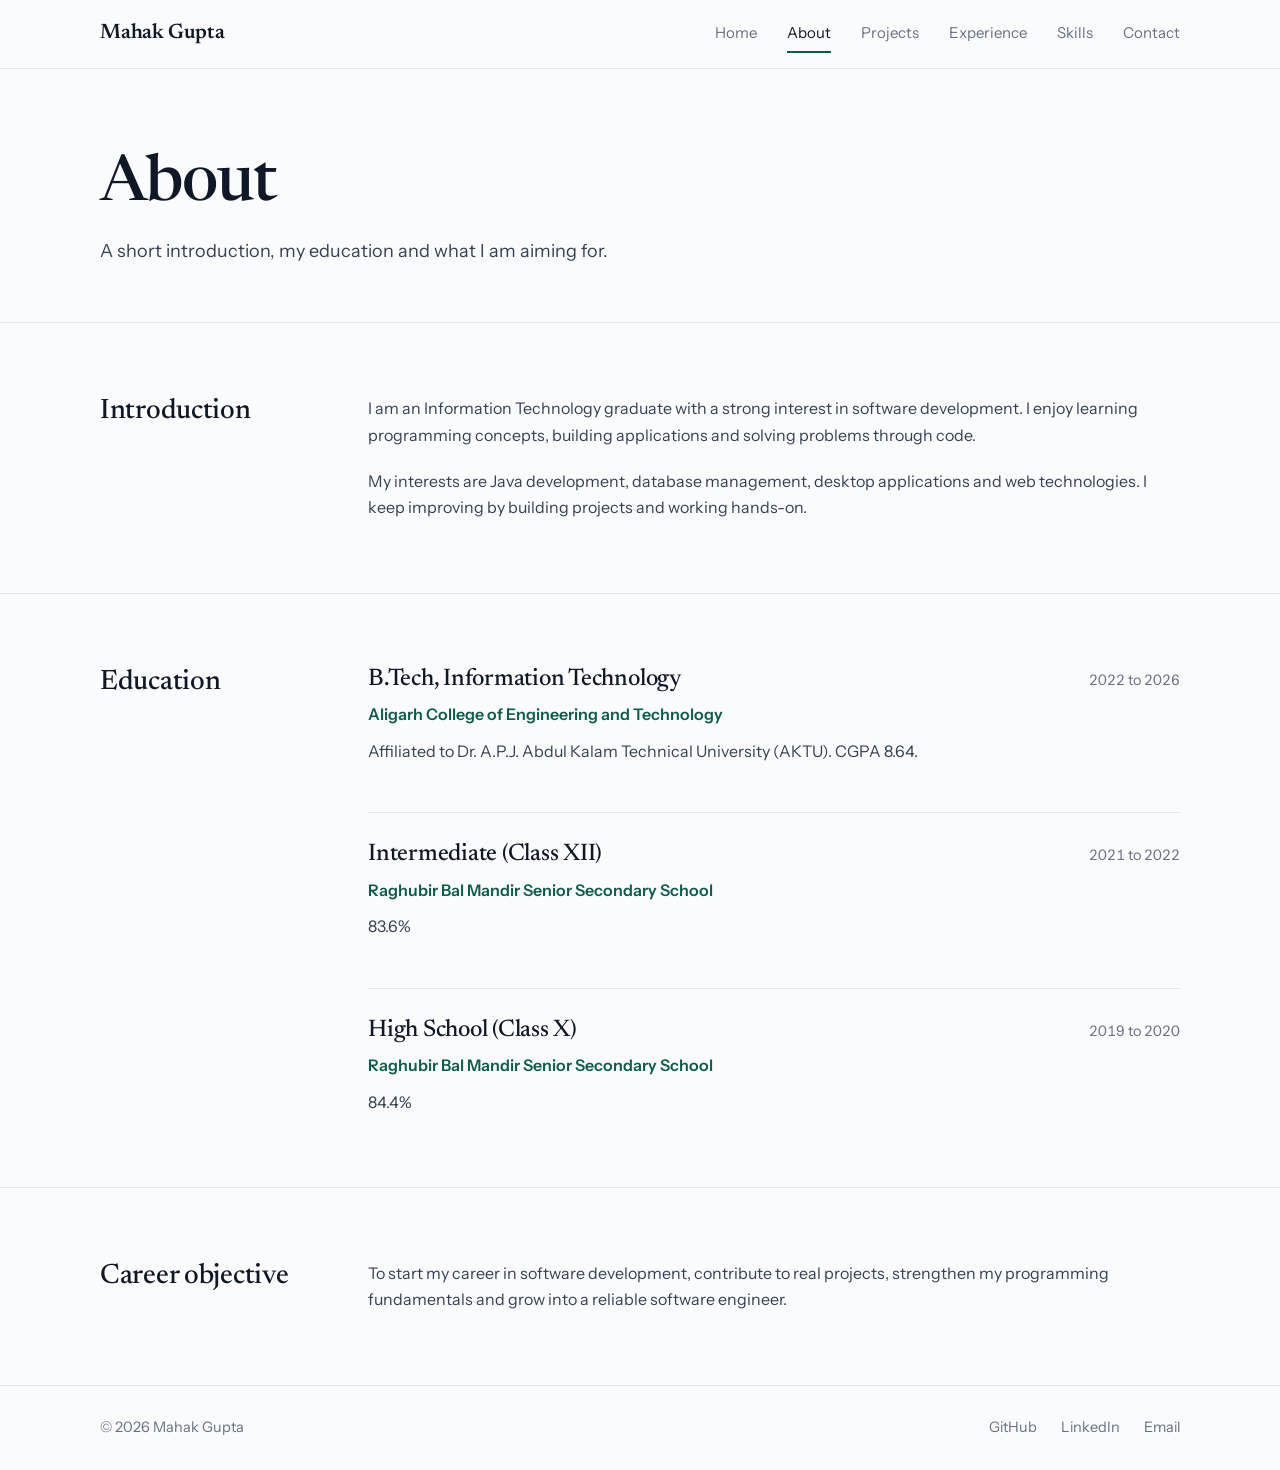
==== about.html @ c94b52f4 "Add files via upload" ====
<!DOCTYPE html>
<html lang="en">
<head>
    <meta charset="UTF-8">
    <meta name="viewport" content="width=device-width, initial-scale=1.0">
    <meta name="description" content="About Mahak Gupta: education, interests and career objective.">
    <title>About | Mahak Gupta</title>
    <link rel="icon" href="data:image/svg+xml,<svg xmlns='http://www.w3.org/2000/svg' viewBox='0 0 100 100'><rect width='100' height='100' fill='%230f5c4d'/><text x='50' y='68' font-size='52' text-anchor='middle' fill='white' font-family='Georgia,serif'>MG</text></svg>">
    <link rel="stylesheet" href="style.css">
</head>
<body>

<header class="site-header">
    <div class="wrap nav">
        <a href="index.html" class="brand">Mahak Gupta</a>
        <button class="menu-btn" aria-expanded="false" aria-controls="nav-links">Menu</button>
        <nav class="nav-links" id="nav-links" aria-label="Main">
            <a href="index.html">Home</a>
            <a class="active" aria-current="page" href="about.html">About</a>
            <a href="projects.html">Projects</a>
            <a href="experience.html">Experience</a>
            <a href="skills.html">Skills</a>
            <a href="contact.html">Contact</a>
        </nav>
    </div>
</header>

<main>
    <section class="page-head">
        <div class="wrap">
            <h1>About</h1>
            <p>A short introduction, my education and what I am aiming for.</p>
        </div>
    </section>

    <section class="section">
        <div class="wrap block">
            <div class="block-title"><h2>Introduction</h2></div>
            <div class="block-body">
                <p>I am an Information Technology graduate with a strong interest in software development. I enjoy learning programming concepts, building applications and solving problems through code.</p>
                <p>My interests are Java development, database management, desktop applications and web technologies. I keep improving by building projects and working hands-on.</p>
            </div>
        </div>
    </section>

    <section class="section">
        <div class="wrap block">
            <div class="block-title"><h2>Education</h2></div>
            <div class="block-body">
                <article class="entry">
                    <div class="entry-head"><h3>B.Tech, Information Technology</h3><span class="entry-meta">2022 to 2026</span></div>
                    <p class="org">Aligarh College of Engineering and Technology</p>
                    <p>Affiliated to Dr. A.P.J. Abdul Kalam Technical University (AKTU). CGPA 8.64.</p>
                </article>
                <article class="entry">
                    <div class="entry-head"><h3>Intermediate (Class XII)</h3><span class="entry-meta">2021 to 2022</span></div>
                    <p class="org">Raghubir Bal Mandir Senior Secondary School</p>
                    <p>83.6%</p>
                </article>
                <article class="entry">
                    <div class="entry-head"><h3>High School (Class X)</h3><span class="entry-meta">2019 to 2020</span></div>
                    <p class="org">Raghubir Bal Mandir Senior Secondary School</p>
                    <p>84.4%</p>
                </article>
            </div>
        </div>
    </section>

    <section class="section">
        <div class="wrap block">
            <div class="block-title"><h2>Career objective</h2></div>
            <div class="block-body">
                <p>To start my career in software development, contribute to real projects, strengthen my programming fundamentals and grow into a reliable software engineer.</p>
            </div>
        </div>
    </section>
</main>

<footer class="site-footer">
    <div class="wrap footer-row">
        <p>&copy; 2026 Mahak Gupta</p>
        <div class="footer-links">
            <a href="https://github.com/mahakg21" target="_blank" rel="noopener noreferrer">GitHub</a>
            <a href="https://www.linkedin.com/in/mahakgupta21/" target="_blank" rel="noopener noreferrer">LinkedIn</a>
            <a href="mailto:mahakg2101@gmail.com">Email</a>
        </div>
    </div>
</footer>

<script src="script.js"></script>
</body>
</html>
---- style.css ----
@import url('https://fonts.googleapis.com/css2?family=Instrument+Sans:wght@400;500;600&family=Newsreader:opsz,wght@6..72,400;6..72,500;6..72,600&display=swap');

:root {
    --paper: #fafbfc;
    --white: #ffffff;
    --ink: #101828;
    --text: #344054;
    --muted: #667085;
    --rule: #e4e7ec;
    --tint: #f2f4f7;
    --accent: #0f5c4d;
    --accent-dark: #0a443a;
    --serif: "Newsreader", Georgia, serif;
    --sans: "Instrument Sans", system-ui, sans-serif;
}

* { margin: 0; padding: 0; box-sizing: border-box; }
html { scroll-behavior: smooth; scroll-padding-top: 90px; }
body {
    background: var(--paper);
    color: var(--text);
    font-family: var(--sans);
    font-size: 16px;
    line-height: 1.65;
    -webkit-font-smoothing: antialiased;
}
a { color: inherit; text-decoration: none; }
ul { list-style: none; }
h1, h2, h3 { font-family: var(--serif); color: var(--ink); font-weight: 500; line-height: 1.15; }

:focus-visible { outline: 2px solid var(--accent); outline-offset: 3px; border-radius: 2px; }

.wrap { width: min(1080px, 90%); margin: 0 auto; }

/* ---------- Header ---------- */
.site-header {
    position: sticky; top: 0; z-index: 50;
    background: rgba(250, 251, 252, .94);
    backdrop-filter: blur(8px);
    -webkit-backdrop-filter: blur(8px);
    border-bottom: 1px solid var(--rule);
}
.nav { display: flex; align-items: center; justify-content: space-between; min-height: 68px; gap: 24px; }
.brand { font-family: var(--serif); font-size: 21px; font-weight: 600; color: var(--ink); letter-spacing: -.01em; }
.nav-links { display: flex; gap: 30px; }
.nav-links a { font-size: 15px; color: var(--muted); padding: 6px 0; border-bottom: 2px solid transparent; transition: color .2s, border-color .2s; }
.nav-links a:hover { color: var(--ink); }
.nav-links a.active { color: var(--ink); border-bottom-color: var(--accent); }
.menu-btn {
    display: none; background: none; border: 1px solid var(--rule); border-radius: 4px;
    padding: 7px 14px; font: 500 14px var(--sans); color: var(--ink); cursor: pointer;
}

/* ---------- Buttons and links ---------- */
.btn {
    display: inline-block; padding: 13px 24px; border-radius: 4px;
    font-size: 15px; font-weight: 600; border: 1px solid var(--ink);
    background: var(--ink); color: #fff; transition: background .2s, border-color .2s, color .2s;
}
.btn:hover { background: var(--accent); border-color: var(--accent); }
.btn-ghost { background: transparent; color: var(--ink); }
.btn-ghost:hover { background: var(--ink); border-color: var(--ink); color: #fff; }
.text-link { color: var(--accent); font-weight: 600; border-bottom: 1px solid transparent; transition: border-color .2s; }
.text-link:hover { border-bottom-color: var(--accent); }

/* ---------- Hero ---------- */
.hero { padding: 96px 0 84px; }
.hero-grid { display: grid; grid-template-columns: 1.35fr 1fr; gap: 88px; align-items: start; }
.hero h1 { font-size: clamp(48px, 7vw, 84px); font-weight: 500; letter-spacing: -.025em; line-height: 1.02; margin-bottom: 18px; }
.hero-role { font-family: var(--serif); font-size: clamp(21px, 2.6vw, 28px); color: var(--accent); margin-bottom: 26px; }
.hero-lead { font-size: 18px; max-width: 33em; color: var(--text); margin-bottom: 36px; }
.hero-actions { display: flex; flex-wrap: wrap; align-items: center; gap: 14px 26px; }

.facts { border-top: 2px solid var(--ink); margin-top: 8px; }
.facts div { display: grid; grid-template-columns: 112px 1fr; gap: 16px; padding: 14px 0; border-bottom: 1px solid var(--rule); font-size: 15px; }
.facts dt { color: var(--muted); }
.facts dd { color: var(--ink); }
.facts a { color: var(--accent); }
.facts a:hover { text-decoration: underline; }

/* ---------- Sections ---------- */
.section { border-top: 1px solid var(--rule); padding: 72px 0; }
.block { display: grid; grid-template-columns: 220px 1fr; gap: 48px; }
.block-title h2 { font-size: 28px; letter-spacing: -.01em; }
.block-title p { color: var(--muted); font-size: 15px; margin-top: 8px; max-width: 14em; }
.block-body > * + * { margin-top: 20px; }

.entry { padding: 28px 0; border-top: 1px solid var(--rule); }
.entry:first-child { padding-top: 0; border-top: none; }
.entry:last-child { padding-bottom: 0; }
.entry-head { display: flex; justify-content: space-between; align-items: baseline; gap: 16px; flex-wrap: wrap; margin-bottom: 8px; }
.entry h3 { font-size: 24px; letter-spacing: -.01em; }
.entry-meta { color: var(--muted); font-size: 14.5px; font-variant-numeric: tabular-nums; }
.entry p { max-width: 38em; }
.entry .org { color: var(--accent); font-weight: 600; margin-bottom: 10px; }
.entry .stack { color: var(--muted); font-size: 14.5px; margin-top: 10px; }
.entry .text-link { display: inline-block; margin-top: 12px; font-size: 15px; }

.bullets { margin-top: 14px; max-width: 38em; }
.bullets li { position: relative; padding-left: 20px; margin-bottom: 6px; }
.bullets li::before { content: ""; position: absolute; left: 0; top: .78em; width: 9px; height: 1px; background: var(--accent); }

.more { margin-top: 32px; }

/* ---------- Skills and lists ---------- */
.rows { border-top: 1px solid var(--rule); }
.rows .row { display: grid; grid-template-columns: 200px 1fr; gap: 24px; padding: 16px 0; border-bottom: 1px solid var(--rule); }
.rows .row dt { color: var(--muted); font-size: 15px; }
.rows .row dd { color: var(--ink); }
.rows .row dd small { display: block; color: var(--muted); font-size: 14px; }

/* ---------- Inner page header ---------- */
.page-head { padding: 80px 0 56px; }
.page-head h1 { font-size: clamp(40px, 6vw, 64px); letter-spacing: -.02em; margin-bottom: 14px; }
.page-head p { font-size: 18px; max-width: 34em; color: var(--text); }

/* ---------- Contact ---------- */
.contact-email { display: inline-block; font-family: var(--serif); font-size: clamp(26px, 4.4vw, 44px); color: var(--ink); letter-spacing: -.015em; border-bottom: 2px solid var(--accent); line-height: 1.2; transition: color .2s; overflow-wrap: anywhere; }
.contact-email:hover { color: var(--accent); }
.closing { padding: 80px 0; background: var(--tint); border-top: 1px solid var(--rule); }
.closing h2 { font-size: clamp(30px, 4vw, 44px); letter-spacing: -.02em; margin-bottom: 14px; max-width: 16em; }
.closing p { max-width: 34em; margin-bottom: 28px; }

/* ---------- Footer ---------- */
.site-footer { border-top: 1px solid var(--rule); padding: 30px 0; font-size: 14.5px; color: var(--muted); }
.footer-row { display: flex; justify-content: space-between; align-items: center; gap: 16px; flex-wrap: wrap; }
.footer-links { display: flex; gap: 24px; }
.footer-links a:hover { color: var(--accent); }

/* ---------- Responsive ---------- */
@media (max-width: 900px) {
    .hero { padding: 64px 0 56px; }
    .hero-grid { grid-template-columns: 1fr; gap: 48px; }
    .block { grid-template-columns: 1fr; gap: 24px; }
    .block-title p { max-width: none; }
}
@media (max-width: 720px) {
    .menu-btn { display: block; }
    .nav { position: relative; }
    .nav-links {
        display: none; position: absolute; top: 68px; left: -5%; right: -5%;
        flex-direction: column; gap: 0; background: var(--paper);
        border-bottom: 1px solid var(--rule); padding: 8px 5% 14px;
    }
    .nav-links.open { display: flex; }
    .nav-links a { padding: 12px 0; border-bottom: 1px solid var(--rule); }
    .nav-links a.active { border-bottom-color: var(--accent); }
    .section { padding: 56px 0; }
    .rows .row { grid-template-columns: 1fr; gap: 4px; }
    .facts div { grid-template-columns: 96px 1fr; }
    .page-head { padding: 56px 0 40px; }
    .closing { padding: 56px 0; }
}
@media (prefers-reduced-motion: reduce) {
    html { scroll-behavior: auto; }
    * { transition: none !important; }
}
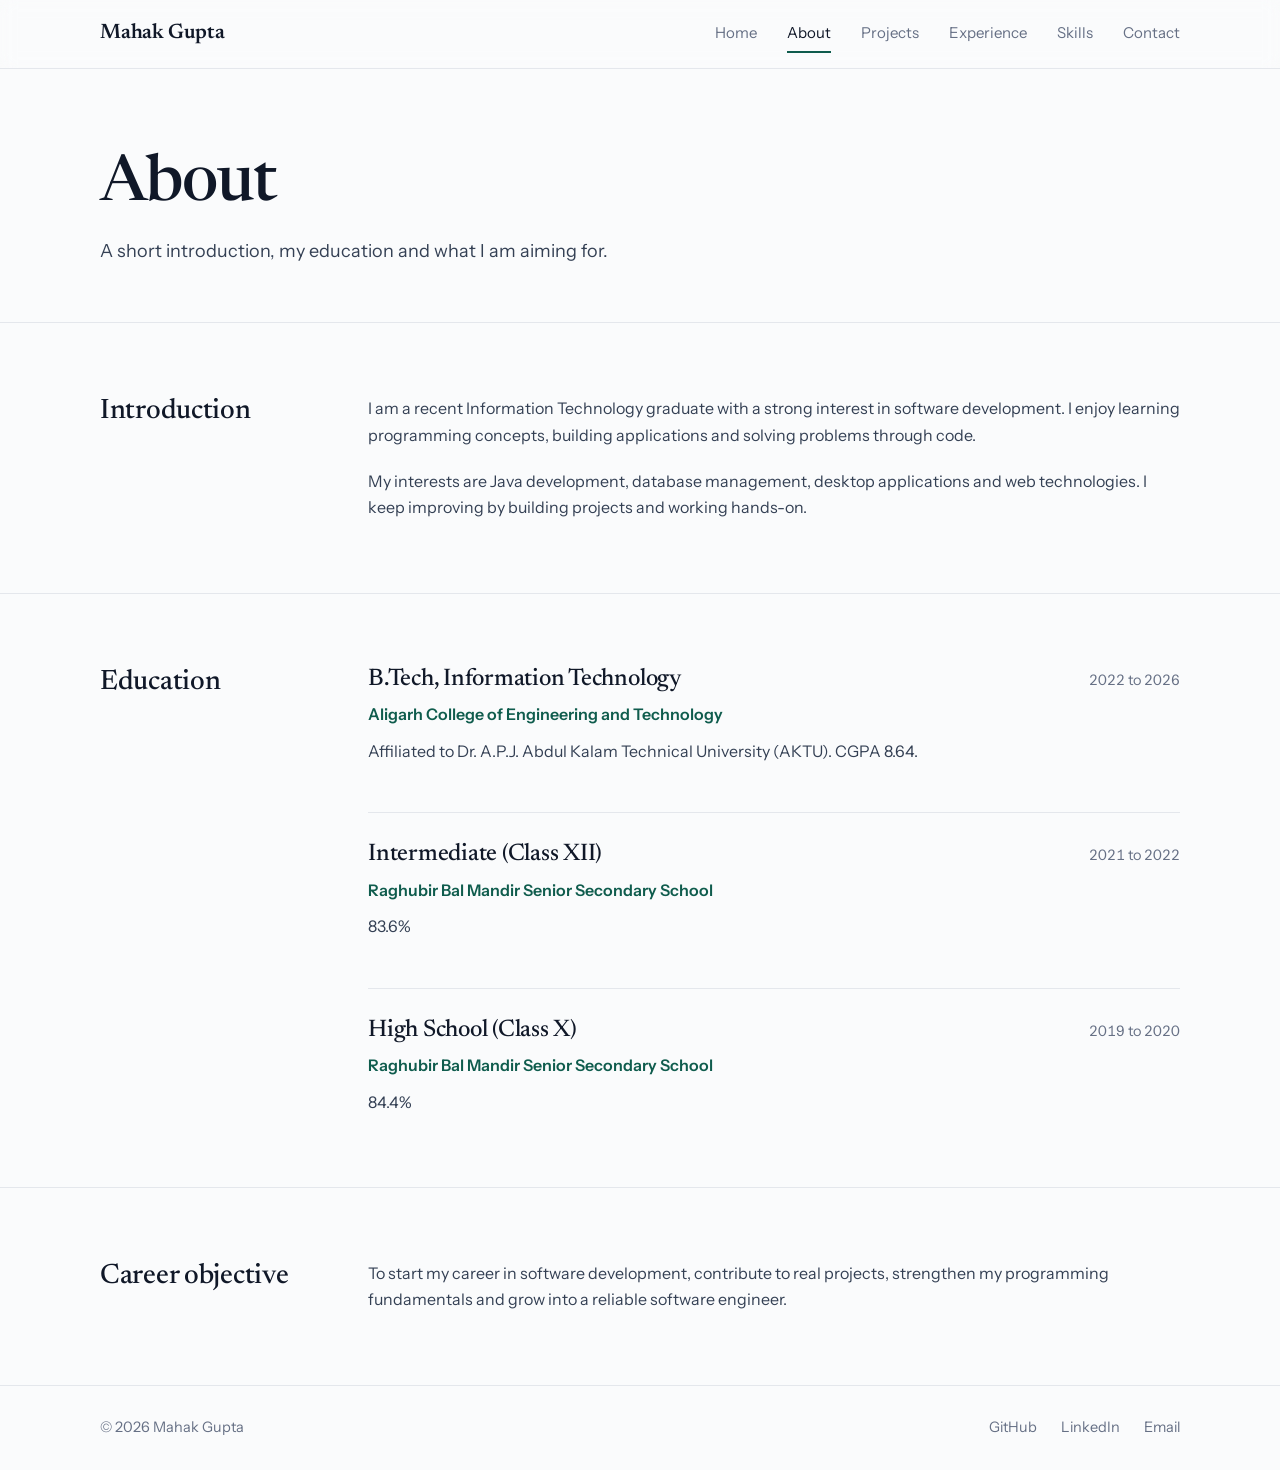
==== commit 0602914f: "Fix HTML formatting and update content" ====
--- a/about.html
+++ b/about.html
@@ -37,7 +37,7 @@
         <div class="wrap block">
             <div class="block-title"><h2>Introduction</h2></div>
             <div class="block-body">
-                <p>I am an Information Technology graduate with a strong interest in software development. I enjoy learning programming concepts, building applications and solving problems through code.</p>
+                <p>I am a recent Information Technology graduate with a strong interest in software development. I enjoy learning programming concepts, building applications and solving problems through code.</p>
                 <p>My interests are Java development, database management, desktop applications and web technologies. I keep improving by building projects and working hands-on.</p>
             </div>
         </div>
@@ -89,4 +89,4 @@
 
 <script src="script.js"></script>
 </body>
-</html>+</html>
--- a/style.css
+++ b/style.css
@@ -6,7 +6,205 @@
     --ink: #101828;
     --text: #344054;
     --muted: #667085;
+    --rule: #e4e7ec;@import url('https://fonts.googleapis.com/css2?family=Instrument+Sans:wght@400;500;600&family=Newsreader:opsz,wght@6..72,400;6..72,500;6..72,600&display=swap');
+
+:root {
+    --paper: #fafbfc;
+    --white: #ffffff;
+    --ink: #101828;
+    --on-ink: #ffffff;
+    --text: #344054;
+    --muted: #667085;
     --rule: #e4e7ec;
+    --tint: #f2f4f7;
+    --accent: #0f5c4d;
+    --header-bg: rgba(250, 251, 252, .94);
+    --serif: "Newsreader", Georgia, serif;
+    --sans: "Instrument Sans", system-ui, sans-serif;
+    color-scheme: light;
+}
+
+:root[data-theme="dark"] {
+    --paper: #0d1117;
+    --white: #161b22;
+    --ink: #f0f3f6;
+    --on-ink: #0d1117;
+    --text: #b6c0cc;
+    --muted: #8b96a3;
+    --rule: #262d36;
+    --tint: #131a22;
+    --accent: #3ecf9e;
+    --header-bg: rgba(13, 17, 23, .92);
+    color-scheme: dark;
+}
+
+* { margin: 0; padding: 0; box-sizing: border-box; }
+html { scroll-behavior: smooth; scroll-padding-top: 90px; }
+body {
+    background: var(--paper);
+    color: var(--text);
+    font-family: var(--sans);
+    font-size: 16px;
+    line-height: 1.65;
+    -webkit-font-smoothing: antialiased;
+    transition: background-color .3s ease, color .3s ease;
+}
+a { color: inherit; text-decoration: none; }
+ul { list-style: none; }
+h1, h2, h3 { font-family: var(--serif); color: var(--ink); font-weight: 500; line-height: 1.15; }
+
+:focus-visible { outline: 2px solid var(--accent); outline-offset: 3px; border-radius: 2px; }
+
+.wrap { width: min(1080px, 90%); margin: 0 auto; }
+
+/* ---------- Header ---------- */
+.site-header {
+    position: sticky; top: 0; z-index: 50;
+    background: var(--header-bg);
+    backdrop-filter: blur(8px);
+    -webkit-backdrop-filter: blur(8px);
+    border-bottom: 1px solid var(--rule);
+    transition: background-color .3s ease, border-color .3s ease;
+}
+.nav { display: flex; align-items: center; justify-content: space-between; min-height: 68px; gap: 24px; }
+.brand { font-family: var(--serif); font-size: 21px; font-weight: 600; color: var(--ink); letter-spacing: -.01em; }
+.nav-links { display: flex; gap: 30px; }
+.nav-links a { font-size: 15px; color: var(--muted); padding: 6px 0; border-bottom: 2px solid transparent; transition: color .2s, border-color .2s; }
+.nav-links a:hover { color: var(--ink); }
+.nav-links a.active { color: var(--ink); border-bottom-color: var(--accent); }
+
+.menu-btn, .theme-btn {
+    background: none; border: 1px solid var(--rule); border-radius: 4px;
+    padding: 7px 14px; font: 500 14px var(--sans); color: var(--ink); cursor: pointer;
+    transition: border-color .2s, color .2s;
+}
+.menu-btn { display: none; }
+.theme-btn { order: 3; }
+.menu-btn:hover, .theme-btn:hover { border-color: var(--accent); color: var(--accent); }
+
+/* ---------- Buttons and links ---------- */
+.btn {
+    display: inline-block; padding: 13px 24px; border-radius: 4px;
+    font-size: 15px; font-weight: 600; border: 1px solid var(--ink);
+    background: var(--ink); color: var(--on-ink);
+    transition: background .2s, border-color .2s, color .2s, transform .2s;
+}
+.btn:hover { background: var(--accent); border-color: var(--accent); color: var(--on-ink); transform: translateY(-1px); }
+.btn-ghost { background: transparent; color: var(--ink); }
+.btn-ghost:hover { background: var(--ink); border-color: var(--ink); color: var(--on-ink); }
+.text-link { color: var(--accent); font-weight: 600; border-bottom: 1px solid transparent; transition: border-color .2s; }
+.text-link:hover { border-bottom-color: var(--accent); }
+
+/* ---------- Hero ---------- */
+.hero { padding: 96px 0 84px; }
+.hero-grid { display: grid; grid-template-columns: 1.35fr 1fr; gap: 88px; align-items: start; }
+.hero h1 { font-size: clamp(48px, 7vw, 84px); font-weight: 500; letter-spacing: -.025em; line-height: 1.02; margin-bottom: 18px; }
+.hero-role { font-family: var(--serif); font-size: clamp(21px, 2.6vw, 28px); color: var(--accent); margin-bottom: 26px; }
+.hero-lead { font-size: 18px; max-width: 33em; color: var(--text); margin-bottom: 36px; }
+.hero-actions { display: flex; flex-wrap: wrap; align-items: center; gap: 14px 26px; }
+
+.facts { border-top: 2px solid var(--ink); margin-top: 8px; }
+.facts div { display: grid; grid-template-columns: 112px 1fr; gap: 16px; padding: 14px 0; border-bottom: 1px solid var(--rule); font-size: 15px; }
+.facts dt { color: var(--muted); }
+.facts dd { color: var(--ink); }
+.facts a { color: var(--accent); }
+.facts a:hover { text-decoration: underline; }
+
+/* One orchestrated moment: the hero settles in on page load */
+@keyframes rise {
+    from { opacity: 0; transform: translateY(14px); }
+    to   { opacity: 1; transform: none; }
+}
+.hero h1, .hero-role, .hero-lead, .hero-actions, .facts { animation: rise .7s cubic-bezier(.2, .7, .2, 1) both; }
+.hero-role { animation-delay: .08s; }
+.hero-lead { animation-delay: .16s; }
+.hero-actions { animation-delay: .24s; }
+.facts { animation-delay: .32s; }
+
+/* ---------- Sections ---------- */
+.section { border-top: 1px solid var(--rule); padding: 72px 0; }
+.block { display: grid; grid-template-columns: 220px 1fr; gap: 48px; }
+.block-title h2 { font-size: 28px; letter-spacing: -.01em; }
+.block-title p { color: var(--muted); font-size: 15px; margin-top: 8px; max-width: 14em; }
+.block-body > * + * { margin-top: 20px; }
+
+.entry { padding: 28px 0; border-top: 1px solid var(--rule); }
+.entry:first-child { padding-top: 0; border-top: none; }
+.entry:last-child { padding-bottom: 0; }
+.entry-head { display: flex; justify-content: space-between; align-items: baseline; gap: 16px; flex-wrap: wrap; margin-bottom: 8px; }
+.entry h3 { font-size: 24px; letter-spacing: -.01em; transition: color .2s; }
+.entry:hover h3 { color: var(--accent); }
+.entry-meta { color: var(--muted); font-size: 14.5px; font-variant-numeric: tabular-nums; }
+.entry p { max-width: 38em; }
+.entry .org { color: var(--accent); font-weight: 600; margin-bottom: 10px; }
+.entry .stack { color: var(--muted); font-size: 14.5px; margin-top: 10px; }
+.entry .text-link { display: inline-block; margin-top: 12px; font-size: 15px; }
+
+.bullets { margin-top: 14px; max-width: 38em; }
+.bullets li { position: relative; padding-left: 20px; margin-bottom: 6px; }
+.bullets li::before { content: ""; position: absolute; left: 0; top: .78em; width: 9px; height: 1px; background: var(--accent); }
+
+.more { margin-top: 32px; }
+
+/* ---------- Skills and lists ---------- */
+.rows { border-top: 1px solid var(--rule); }
+.rows .row { display: grid; grid-template-columns: 200px 1fr; gap: 24px; padding: 16px 0; border-bottom: 1px solid var(--rule); }
+.rows .row dt { color: var(--muted); font-size: 15px; }
+.rows .row dd { color: var(--ink); }
+.rows .row dd small { display: block; color: var(--muted); font-size: 14px; }
+
+/* ---------- Inner page header ---------- */
+.page-head { padding: 80px 0 56px; }
+.page-head h1 { font-size: clamp(40px, 6vw, 64px); letter-spacing: -.02em; margin-bottom: 14px; }
+.page-head p { font-size: 18px; max-width: 34em; color: var(--text); }
+
+/* ---------- Contact ---------- */
+.contact-email { display: inline-block; font-family: var(--serif); font-size: clamp(26px, 4.4vw, 44px); color: var(--ink); letter-spacing: -.015em; border-bottom: 2px solid var(--accent); line-height: 1.2; transition: color .2s; overflow-wrap: anywhere; }
+.contact-email:hover { color: var(--accent); }
+.closing { padding: 80px 0; background: var(--tint); border-top: 1px solid var(--rule); transition: background-color .3s ease; }
+.closing h2 { font-size: clamp(30px, 4vw, 44px); letter-spacing: -.02em; margin-bottom: 14px; max-width: 16em; }
+.closing p { max-width: 34em; margin-bottom: 28px; }
+
+/* ---------- Footer ---------- */
+.site-footer { border-top: 1px solid var(--rule); padding: 30px 0; font-size: 14.5px; color: var(--muted); }
+.footer-row { display: flex; justify-content: space-between; align-items: center; gap: 16px; flex-wrap: wrap; }
+.footer-links { display: flex; gap: 24px; }
+.footer-links a:hover { color: var(--accent); }
+
+/* ---------- Scroll reveal (only active when JavaScript runs) ---------- */
+.js .reveal { opacity: 0; transform: translateY(14px); transition: opacity .6s ease, transform .6s ease; }
+.js .reveal.visible { opacity: 1; transform: none; }
+
+/* ---------- Responsive ---------- */
+@media (max-width: 900px) {
+    .hero { padding: 64px 0 56px; }
+    .hero-grid { grid-template-columns: 1fr; gap: 48px; }
+    .block { grid-template-columns: 1fr; gap: 24px; }
+    .block-title p { max-width: none; }
+}
+@media (max-width: 720px) {
+    .menu-btn { display: block; }
+    .theme-btn { order: 0; margin-left: auto; margin-right: -12px; }
+    .nav { position: relative; }
+    .nav-links {
+        display: none; position: absolute; top: 68px; left: -5%; right: -5%;
+        flex-direction: column; gap: 0; background: var(--paper);
+        border-bottom: 1px solid var(--rule); padding: 8px 5% 14px;
+    }
+    .nav-links.open { display: flex; }
+    .nav-links a { padding: 12px 0; border-bottom: 1px solid var(--rule); }
+    .nav-links a.active { border-bottom-color: var(--accent); }
+    .section { padding: 56px 0; }
+    .rows .row { grid-template-columns: 1fr; gap: 4px; }
+    .facts div { grid-template-columns: 96px 1fr; }
+    .page-head { padding: 56px 0 40px; }
+    .closing { padding: 56px 0; }
+}
+@media (prefers-reduced-motion: reduce) {
+    html { scroll-behavior: auto; }
+    * { transition: none !important; animation: none !important; }
+    .js .reveal { opacity: 1; transform: none; }
+}
     --tint: #f2f4f7;
     --accent: #0f5c4d;
     --accent-dark: #0a443a;
@@ -154,4 +352,4 @@
 @media (prefers-reduced-motion: reduce) {
     html { scroll-behavior: auto; }
     * { transition: none !important; }
-}+}
